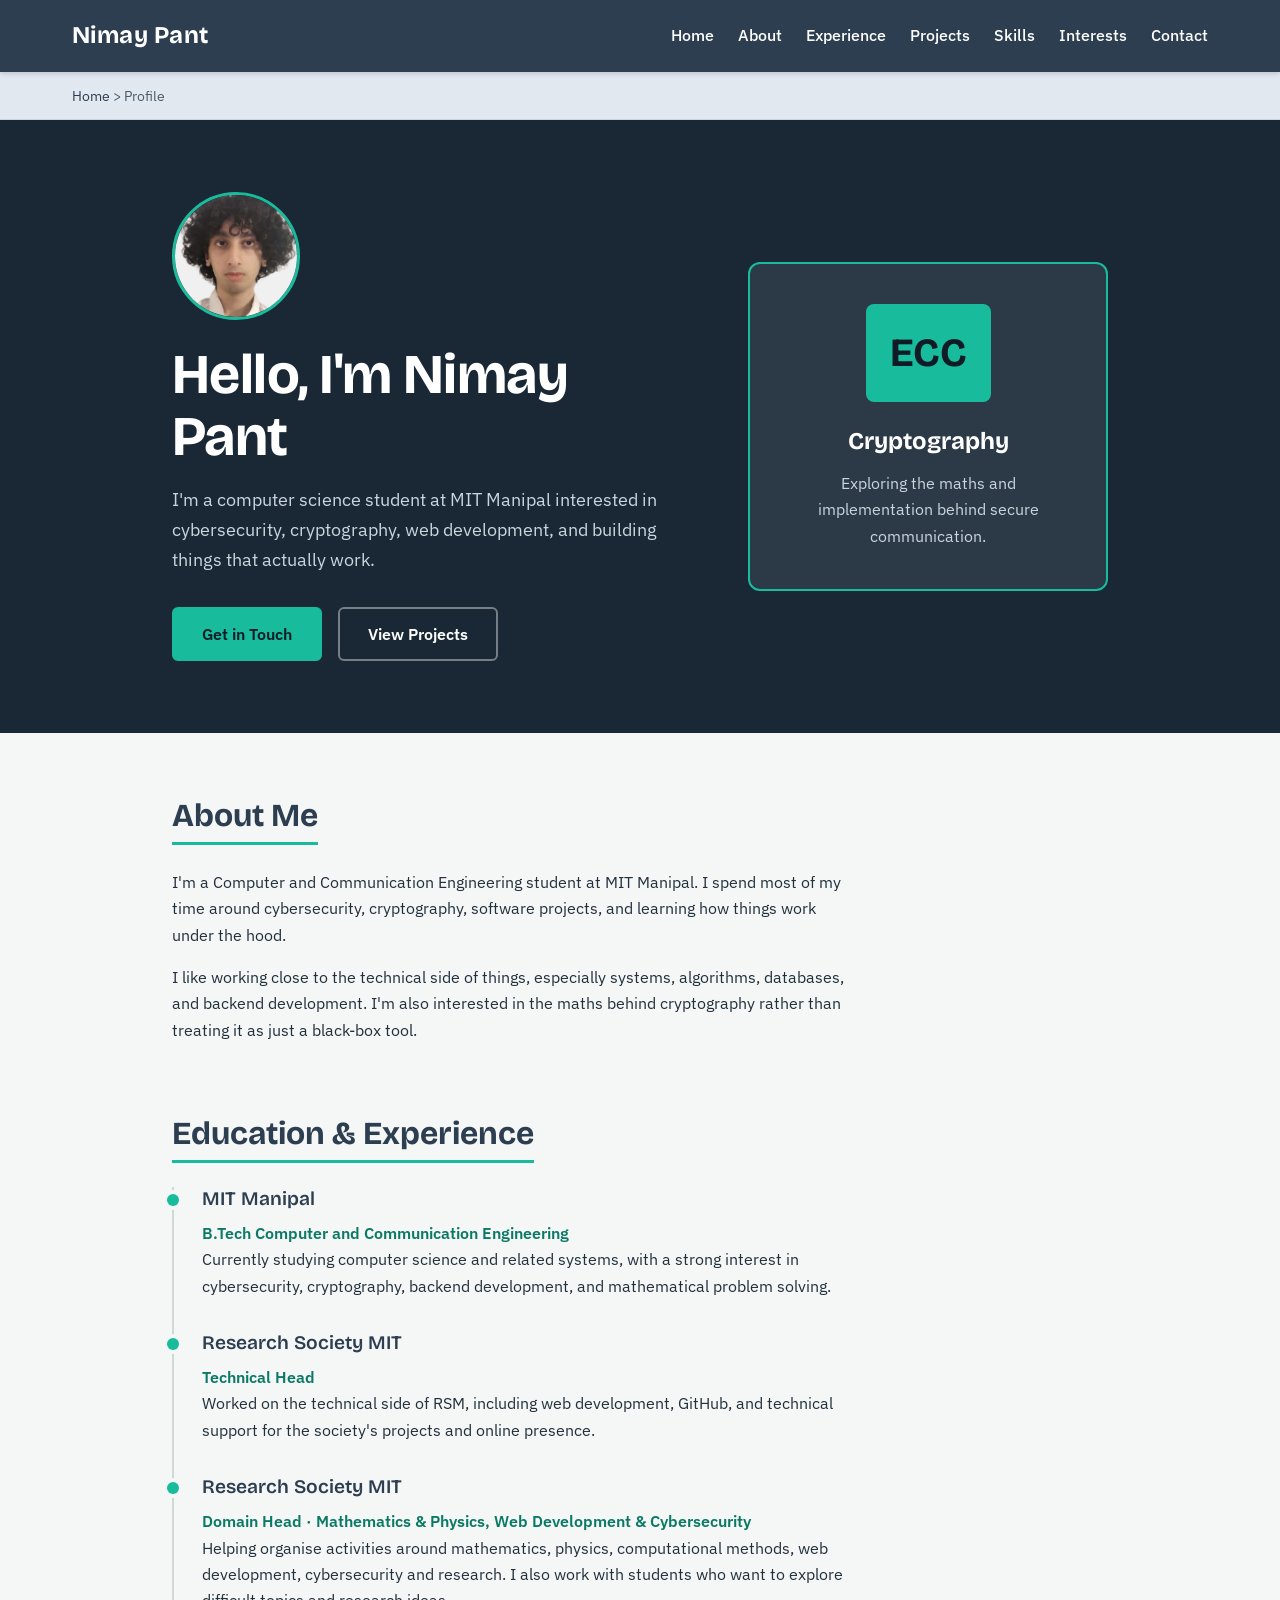
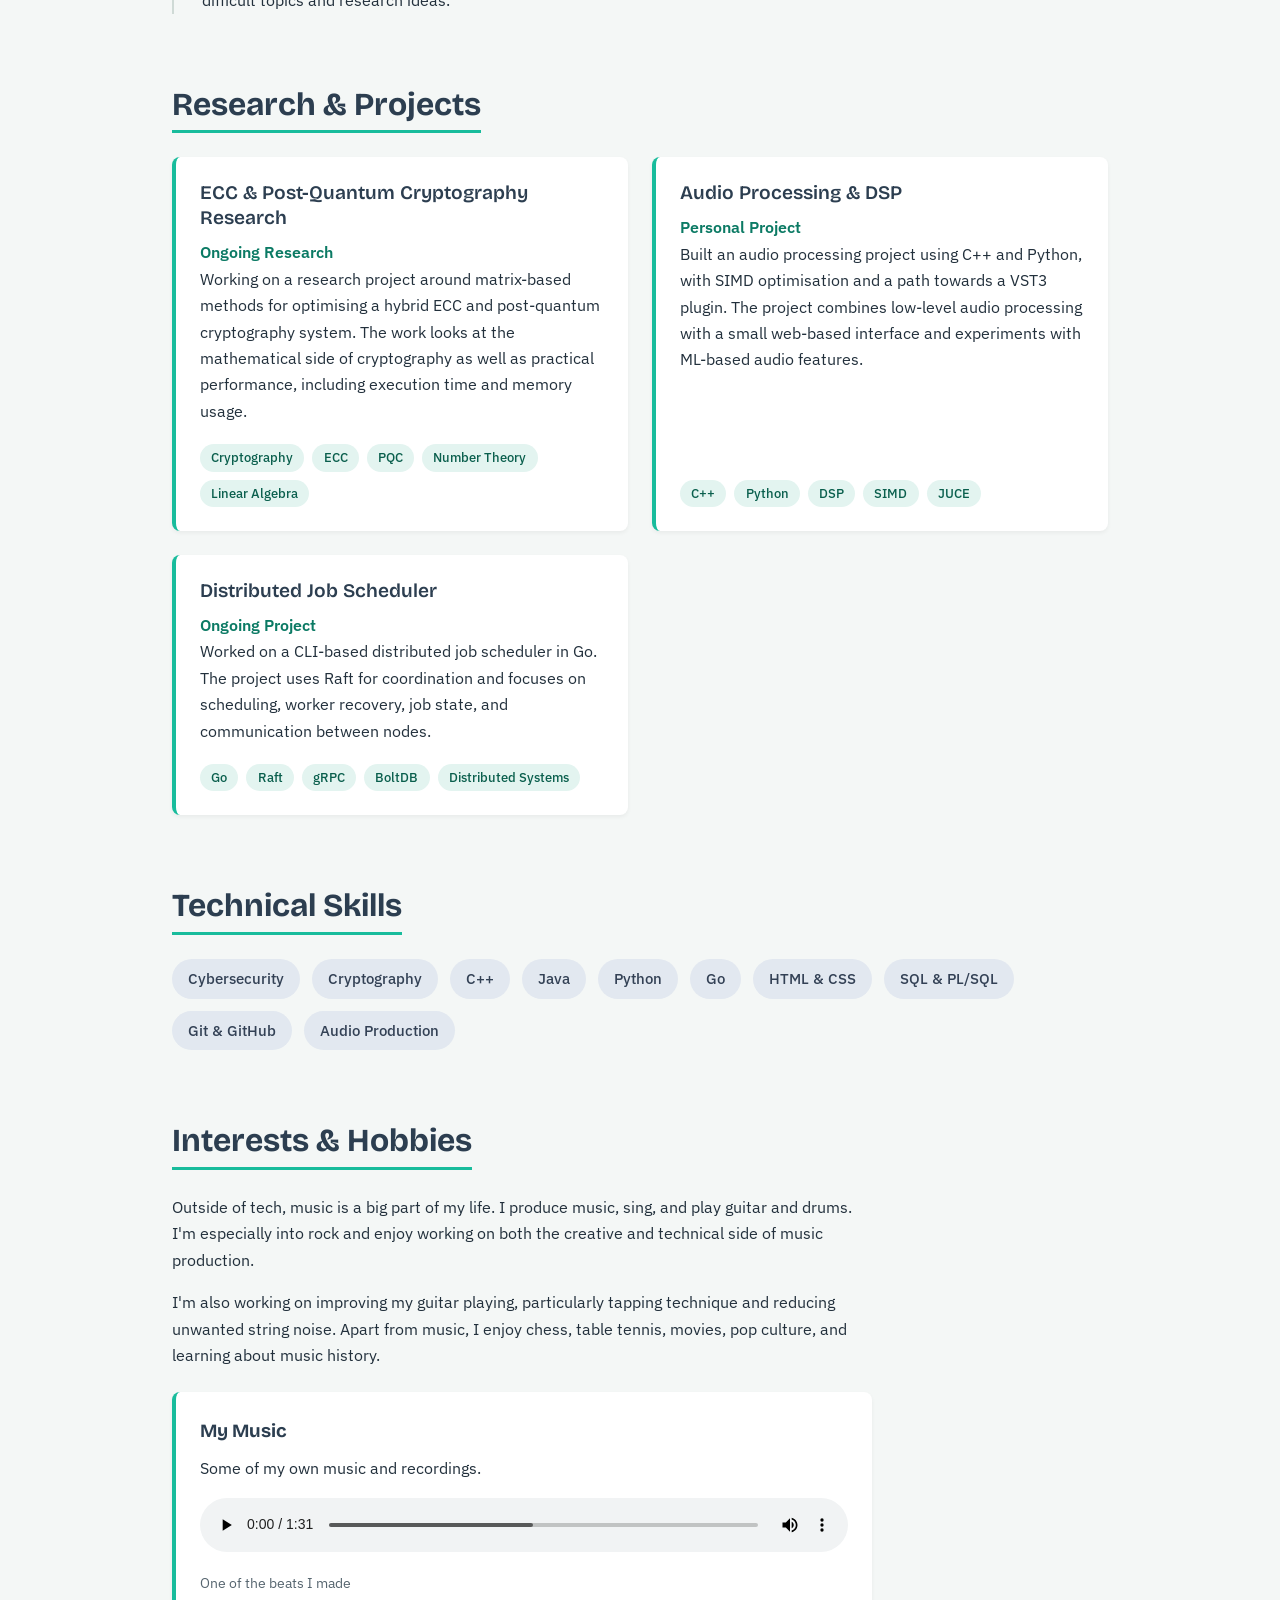
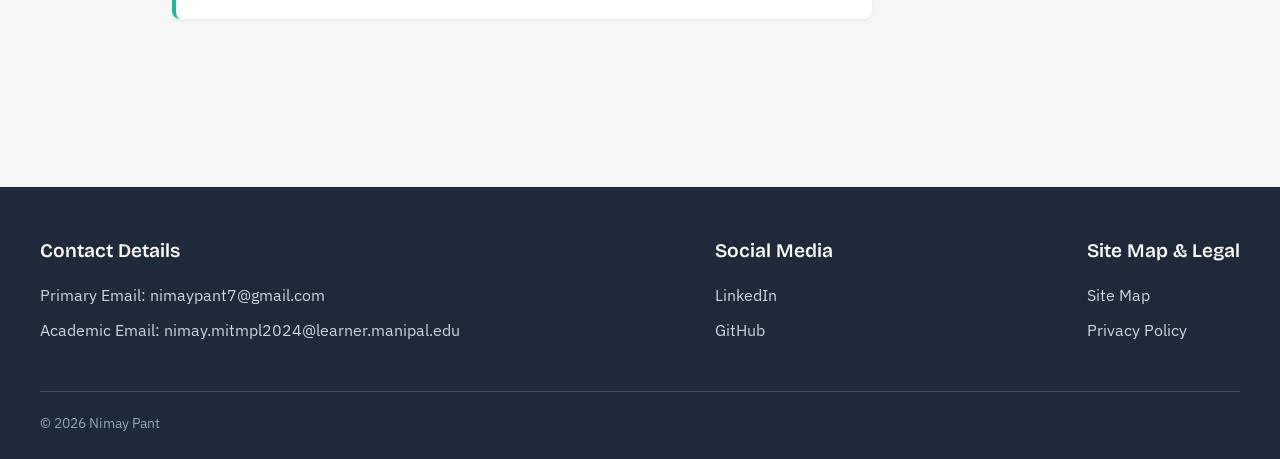
==== index.html @ 0adab242 "feat: Initial commit" ====
<!DOCTYPE html>
<html lang="en">
<head>
    <meta charset="UTF-8">
    <meta name="viewport" content="width=device-width, initial-scale=1.0">
    <meta name="description" content="Portfolio of Nimay Pant, a computer science student at MIT Manipal interested in cybersecurity, cryptography, web development and software projects.">
    <meta name="theme-color" content="#2c3e50">
    <title>Nimay Pant - Portfolio</title>

    <link rel="preconnect" href="https://fonts.googleapis.com">
    <link rel="preconnect" href="https://fonts.gstatic.com" crossorigin>
    <link href="https://fonts.googleapis.com/css2?family=Bricolage+Grotesque:opsz,wght@12..96,500..800&family=IBM+Plex+Sans:wght@400;500;600&display=swap" rel="stylesheet">

    <link rel="stylesheet" href="style.css">
</head>

<body>

<a class="skip-link" href="#about">Skip to content</a>

<header>
    <div class="nav-container">
        <div class="logo">Nimay Pant</div>

        <nav aria-label="Main">
            <ul>
                <li><a href="#home">Home</a></li>
                <li><a href="#about">About</a></li>
                <li><a href="#experience">Experience</a></li>
                <li><a href="#projects">Projects</a></li>
                <li><a href="#skills">Skills</a></li>
                <li><a href="#interests">Interests</a></li>
                <li><a href="#contact">Contact</a></li>
            </ul>
        </nav>
    </div>
</header>

<div class="breadcrumbs">
    <div class="breadcrumbs-container" aria-label="Breadcrumb">
        <a href="#home">Home</a> &gt;
        <span aria-current="page">Profile</span>
    </div>
</div>

<section id="home" class="hero">
    <div class="hero-inner">

        <div class="hero-text">
            <img src="nimay.png" alt="Nimay Pant" class="profile-img">

            <h1>Hello, I'm Nimay Pant</h1>

            <p class="intro">
                I'm a computer science student at MIT Manipal interested in
                cybersecurity, cryptography, web development, and building
                things that actually work.
            </p>

            <div class="hero-actions">
                <a href="#contact" class="btn">Get in Touch</a>
                <a href="#projects" class="btn btn-ghost">View Projects</a>
            </div>
        </div>

        <div class="hero-art">
            <div class="crypto-card">
                <div class="crypto-symbol">ECC</div>
                <h3>Cryptography</h3>
                <p>
                    Exploring the maths and implementation behind secure
                    communication.
                </p>
            </div>
        </div>

    </div>
</section>

<main id="main">

    <section id="about">
        <h2>About Me</h2>

        <p>
            I'm a Computer and Communication Engineering student at MIT
            Manipal. I spend most of my time around cybersecurity,
            cryptography, software projects, and learning how things work
            under the hood.
        </p>

        <p>
            I like working close to the technical side of things, especially
            systems, algorithms, databases, and backend development. I'm also
            interested in the maths behind cryptography rather than treating
            it as just a black-box tool.
        </p>
    </section>

    <section id="experience">
        <h2>Education &amp; Experience</h2>

        <div class="timeline">

            <div class="card">
                <h3>MIT Manipal</h3>

                <p>
                    <strong>
                        B.Tech Computer and Communication Engineering
                    </strong>
                    <br>
                    Currently studying computer science and related systems,
                    with a strong interest in cybersecurity, cryptography,
                    backend development, and mathematical problem solving.
                </p>
            </div>

            <div class="card">
                <h3>Research Society MIT</h3>

                <p>
                    <strong>
                        Technical Head 
                    </strong>
                    <br>
                    Worked on the technical side of RSM, including web
                    development, GitHub, and technical support for the
                    society's projects and online presence.
                </p>
            </div>

            <div class="card">
                <h3>Research Society MIT</h3>

                <p>
                    <strong>
                        Domain Head · Mathematics &amp; Physics, Web Development &amp; Cybersecurity
                    </strong>
                    <br>
                    Helping organise activities around mathematics, physics,
                    computational methods, web development, cybersecurity and research. I also work with
                    students who want to explore difficult topics and research
                    ideas.
                </p>
            </div>

        </div>
    </section>

    <section id="projects">
        <h2>Research &amp; Projects</h2>

        <div class="project-grid">

            <div class="card">
                <h3>ECC &amp; Post-Quantum Cryptography Research</h3>

                <p>
                    <strong>Ongoing Research</strong>
                    <br>
                    Working on a research project around matrix-based methods
                    for optimising a hybrid ECC and post-quantum cryptography
                    system. The work looks at the mathematical side of
                    cryptography as well as practical performance, including
                    execution time and memory usage.
                </p>

                <ul class="tags" aria-label="Topics">
                    <li>Cryptography</li>
                    <li>ECC</li>
                    <li>PQC</li>
                    <li>Number Theory</li>
                    <li>Linear Algebra</li>
                </ul>
            </div>

            <div class="card">
                <h3>Audio Processing &amp; DSP</h3>

                <p>
                    <strong>Personal Project</strong>
                    <br>
                    Built an audio processing project using C++ and Python,
                    with SIMD optimisation and a path towards a VST3 plugin.
                    The project combines low-level audio processing with a
                    small web-based interface and experiments with ML-based
                    audio features.
                </p>

                <ul class="tags" aria-label="Tools and topics">
                    <li>C++</li>
                    <li>Python</li>
                    <li>DSP</li>
                    <li>SIMD</li>
                    <li>JUCE</li>
                </ul>
            </div>

            <div class="card">
                <h3>Distributed Job Scheduler</h3>

                <p>
                    <strong>Ongoing Project</strong>
                    <br>
                    Worked on a CLI-based distributed job scheduler in Go.
                    The project uses Raft for coordination and focuses on
                    scheduling, worker recovery, job state, and communication
                    between nodes.
                </p>

                <ul class="tags" aria-label="Tools and topics">
                    <li>Go</li>
                    <li>Raft</li>
                    <li>gRPC</li>
                    <li>BoltDB</li>
                    <li>Distributed Systems</li>
                </ul>
            </div>

        </div>
    </section>

    <section id="skills">
        <h2>Technical Skills</h2>

        <div class="skills-grid">
            <span class="skill-tag">Cybersecurity</span>
            <span class="skill-tag">Cryptography</span>
            <span class="skill-tag">C++</span>
            <span class="skill-tag">Java</span>
            <span class="skill-tag">Python</span>
            <span class="skill-tag">Go</span>
            <span class="skill-tag">HTML &amp; CSS</span>
            <span class="skill-tag">SQL &amp; PL/SQL</span>
            <span class="skill-tag">Git &amp; GitHub</span>
            <span class="skill-tag">Audio Production</span>
        </div>
    </section>

    <section id="interests">
        <h2>Interests &amp; Hobbies</h2>

        <p>
            Outside of tech, music is a big part of my life. I produce music,
            sing, and play guitar and drums. I'm especially into rock and enjoy
            working on both the creative and technical side of music production.
        </p>

        <p>
            I'm also working on improving my guitar playing, particularly
            tapping technique and reducing unwanted string noise. Apart from
            music, I enjoy chess, table tennis, movies, pop culture, and
            learning about music history.
        </p>

        <div class="music-card">
            <h3>My Music</h3>

            <p>
                Some of my own music and recordings.
            </p>

            <audio controls>
                <source src="badhiya.mp3" type="audio/mpeg">
                Your browser does not support the audio element.
            </audio>

            <p class="music-note">
                One of the beats I made
            </p>
        </div>
    </section>

</main>

<footer id="contact">

    <div class="footer-content">

        <div class="footer-section">
            <h4>Contact Details</h4>

            <p>
                Primary Email:
                <a href="mailto:nimaypant7@gmail.com">
                    nimaypant7@gmail.com
                </a>
            </p>

            <p>
                Academic Email:
                <a href="mailto:nimay.mitmpl2024@learner.manipal.edu">
                    nimay.mitmpl2024@learner.manipal.edu
                </a>
            </p>
        </div>

        <div class="footer-section">
            <h4>Social Media</h4>

            <ul>
                <li>
                    <a href="https://www.linkedin.com/in/nimay-pant-1b034831a/?isSelfProfile=true"
                       target="_blank"
                       rel="noopener noreferrer">
                        LinkedIn
                    </a>
                </li>

                <li>
                    <a href="https://github.com/NimayPant"
                       target="_blank"
                       rel="noopener noreferrer">
                        GitHub
                    </a>
                </li>
            </ul>
        </div>

        <div class="footer-section">
            <h4>Site Map &amp; Legal</h4>

            <ul>
                <li>
                    <a href="sitemap.html">
                        Site Map
                    </a>
                </li>

                <li>
                    <a href="privacy.html">
                        Privacy Policy
                    </a>
                </li>
            </ul>
        </div>

    </div>

    <p class="footer-bottom">
        &copy; 2026 Nimay Pant
    </p>

</footer>

</body>
</html>
---- style.css ----
:root {
    --ink: #22303c;
    --muted: #56656f;
    --slate: #2c3e50;
    --slate-deep: #1a2836;
    --footer: #1e293b;
    --teal: #18bc9c;
    --teal-text: #0b7a64;
    --teal-tint: #e3f4f0;
    --teal-tint-text: #0a5f4d;
    --bg: #f4f7f6;
    --surface: #ffffff;
    --line: #cfdad6;
    --chip: #e2e8f0;

    --font-body:
        'IBM Plex Sans',
        'Segoe UI',
        Tahoma,
        Geneva,
        Verdana,
        sans-serif;

    --font-display:
        'Bricolage Grotesque',
        'IBM Plex Sans',
        'Segoe UI',
        sans-serif;
}

* {
    margin: 0;
    padding: 0;
    box-sizing: border-box;
}

html {
    scroll-behavior: smooth;
    scroll-padding-top: 5.5rem;
}

body {
    background-color: var(--bg);
    color: var(--ink);
    font-family: var(--font-body);
    line-height: 1.65;
    -webkit-font-smoothing: antialiased;
}

::selection {
    background: var(--teal);
    color: #0f1c27;
}

:focus-visible {
    outline: 3px solid var(--teal-text);
    outline-offset: 3px;
    border-radius: 2px;
}

.skip-link {
    position: absolute;
    left: 1rem;
    top: -4rem;
    background: var(--teal);
    color: #0f1c27;
    padding: 0.6rem 1rem;
    font-weight: 600;
    border-radius: 0 0 6px 6px;
    text-decoration: none;
    z-index: 2000;
}

.skip-link:focus {
    top: 0;
}

header {
    background-color: var(--slate);
    color: #fff;
    position: sticky;
    top: 0;
    z-index: 1000;
    box-shadow: 0 2px 5px rgba(0, 0, 0, 0.15);
}

.nav-container {
    max-width: 1200px;
    margin: 0 auto;
    padding: 1rem 2rem;
    display: flex;
    justify-content: space-between;
    align-items: center;
    flex-wrap: wrap;
    gap: 1rem;
}

.logo {
    font-family: var(--font-display);
    font-size: 1.5rem;
    font-weight: 700;
    letter-spacing: 0.02em;
}

nav ul {
    list-style: none;
    display: flex;
    gap: 1.5rem;
}

nav a {
    display: block;
    color: #fff;
    text-decoration: none;
    font-weight: 500;
    padding: 0.25rem 0;
    border-bottom: 2px solid transparent;
    transition: color 0.2s, border-color 0.2s;
}

nav a:hover {
    color: var(--teal);
}

.breadcrumbs {
    background-color: #e2e8f0;
    padding: 0.75rem 0;
    border-bottom: 1px solid #cbd5e1;
}

.breadcrumbs-container {
    max-width: 1200px;
    margin: 0 auto;
    padding: 0 2rem;
    font-size: 0.9rem;
    color: #4b5a68;
}

.breadcrumbs a {
    color: var(--slate);
    text-decoration: none;
}

.breadcrumbs a:hover {
    text-decoration: underline;
}

.hero {
    background-color: var(--slate-deep);
    color: #fff;
    padding: 4.5rem 0;
    margin-bottom: 0;
    overflow: hidden;
}

.hero-inner {
    max-width: 1000px;
    margin: 0 auto;
    padding: 0 2rem;
    display: grid;
    grid-template-columns: minmax(0, 1.1fr) minmax(0, 0.9fr);
    gap: 3rem;
    align-items: center;
}

.profile-img {
    display: block;
    width: 128px;
    height: 128px;
    border-radius: 50%;
    object-fit: cover;
    margin-bottom: 1.5rem;
    border: 3px solid var(--teal);
}

.hero h1 {
    font-family: var(--font-display);
    font-size: clamp(2.25rem, 5vw, 3.5rem);
    font-weight: 700;
    line-height: 1.1;
    letter-spacing: -0.01em;
    margin-bottom: 1rem;
    color: #fff;
}

.hero .intro {
    font-size: 1.15rem;
    color: #c9d6df;
    margin-bottom: 2rem;
    max-width: 34rem;
}

.hero-actions {
    display: flex;
    flex-wrap: wrap;
    gap: 1rem;
}

.btn {
    display: inline-block;
    background-color: var(--teal);
    color: #0f1c27;
    padding: 0.75rem 1.75rem;
    text-decoration: none;
    border: 2px solid var(--teal);
    border-radius: 6px;
    font-weight: 600;
    transition: background-color 0.2s, border-color 0.2s, transform 0.2s;
}

.btn:hover {
    background-color: #3fd0b3;
    border-color: #3fd0b3;
    transform: translateY(-2px);
}

.btn-ghost {
    background-color: transparent;
    color: #fff;
    border-color: rgba(255, 255, 255, 0.4);
}

.btn-ghost:hover {
    background-color: transparent;
    border-color: var(--teal);
    color: var(--teal);
}

.crypto-card {
    background: rgba(255, 255, 255, 0.08);
    border: 2px solid var(--teal);
    border-radius: 12px;
    padding: 2.5rem;
    max-width: 360px;
    margin-left: auto;
    text-align: center;
}

.crypto-symbol {
    display: inline-block;
    background: var(--teal);
    color: #0f1c27;
    font-family: var(--font-display);
    font-size: 2.5rem;
    font-weight: 700;
    padding: 1rem 1.5rem;
    border-radius: 8px;
    margin-bottom: 1.25rem;
}

.crypto-card h3 {
    font-family: var(--font-display);
    font-size: 1.5rem;
    margin-bottom: 0.5rem;
}

.crypto-card p {
    color: #c9d6df;
}

main {
    max-width: 1000px;
    margin: 0 auto;
    padding: 4rem 2rem 2rem;
}

section {
    margin-bottom: 4.5rem;
}

h2 {
    font-family: var(--font-display);
    font-size: clamp(1.6rem, 3vw, 2rem);
    font-weight: 700;
    line-height: 1.2;
    margin-bottom: 1.5rem;
    color: var(--slate);
    border-bottom: 3px solid var(--teal);
    display: inline-block;
    padding-bottom: 0.4rem;
}

#about p,
#interests p {
    max-width: 68ch;
}

#about p + p,
#interests p + p {
    margin-top: 1rem;
}

.card {
    background: var(--surface);
    padding: 1.5rem;
    border-radius: 8px;
    box-shadow: 0 2px 4px rgba(0, 0, 0, 0.05);
    margin-bottom: 1.5rem;
    border-left: 4px solid var(--teal);
}

.card h3 {
    font-family: var(--font-display);
    font-size: 1.2rem;
    font-weight: 600;
    line-height: 1.3;
    margin-bottom: 0.5rem;
    color: var(--slate);
}

.card strong {
    color: var(--teal-text);
    font-weight: 600;
}

.timeline {
    position: relative;
    padding-left: 1.75rem;
    border-left: 2px solid var(--line);
    max-width: 68ch;
}

.timeline .card {
    position: relative;
    background: none;
    box-shadow: none;
    border-left: 0;
    border-radius: 0;
    padding: 0 0 2rem;
    margin-bottom: 0;
}

.timeline .card:last-child {
    padding-bottom: 0;
}

.timeline .card::before {
    content: "";
    position: absolute;
    left: calc(-1.75rem - 7px);
    top: 0.45rem;
    width: 12px;
    height: 12px;
    border-radius: 50%;
    background: var(--teal);
    box-shadow: 0 0 0 4px var(--bg);
}

.project-grid {
    display: grid;
    grid-template-columns: repeat(auto-fit, minmax(min(100%, 300px), 1fr));
    gap: 1.5rem;
}

.project-grid .card {
    margin-bottom: 0;
    display: flex;
    flex-direction: column;
}

.tags {
    list-style: none;
    display: flex;
    flex-wrap: wrap;
    gap: 0.5rem;
    margin-top: auto;
    padding-top: 1.25rem;
}

.tags li {
    background: var(--teal-tint);
    color: var(--teal-tint-text);
    font-size: 0.8rem;
    font-weight: 500;
    padding: 0.2rem 0.7rem;
    border-radius: 999px;
}

.skills-grid {
    display: flex;
    flex-wrap: wrap;
    gap: 0.75rem;
}

.skill-tag {
    background-color: var(--chip);
    color: #334155;
    padding: 0.45rem 1rem;
    border-radius: 20px;
    font-weight: 500;
    font-size: 0.95rem;
}

.music-card {
    background: var(--surface);
    padding: 1.5rem;
    border-radius: 8px;
    border-left: 4px solid var(--teal);
    box-shadow: 0 2px 4px rgba(0, 0, 0, 0.05);
    max-width: 700px;
    margin-top: 1.5rem;
}

.music-card h3 {
    font-family: var(--font-display);
    color: var(--slate);
    margin-bottom: 0.5rem;
}

.music-card audio {
    width: 100%;
    margin-top: 1rem;
}

.music-note {
    margin-top: 0.75rem;
    font-size: 0.9rem;
    color: var(--muted);
}

footer {
    background-color: var(--footer);
    color: #cbd5e1;
    padding: 3rem 2rem 1.5rem;
    margin-top: 4rem;
}

.footer-content {
    max-width: 1200px;
    margin: 0 auto;
    display: flex;
    justify-content: space-between;
    flex-wrap: wrap;
    gap: 2rem;
}

.footer-section h4 {
    font-family: var(--font-display);
    color: #fff;
    margin-bottom: 1rem;
    font-size: 1.2rem;
    font-weight: 600;
}

.footer-section ul {
    list-style: none;
}

.footer-section ul li {
    margin-bottom: 0.5rem;
}

.footer-section p {
    margin-bottom: 0.5rem;
    overflow-wrap: anywhere;
}

.footer-section a {
    color: #cbd5e1;
    text-decoration: none;
    transition: color 0.2s;
}

.footer-section a:hover {
    color: var(--teal);
    text-decoration: underline;
}

.footer-bottom {
    max-width: 1200px;
    margin: 2.5rem auto 0;
    padding-top: 1.25rem;
    border-top: 1px solid rgba(203, 213, 225, 0.2);
    font-size: 0.85rem;
    color: #94a3b8;
}

@media (max-width: 860px) {
    .hero {
        padding: 3rem 0;
    }

    .hero-inner {
        grid-template-columns: 1fr;
        gap: 2.5rem;
    }

    .crypto-card {
        max-width: 360px;
        margin-left: 0;
    }
}

@media (max-width: 768px) {
    html {
        scroll-padding-top: 7.5rem;
    }

    .nav-container {
        flex-direction: column;
        flex-wrap: nowrap;
        align-items: stretch;
        padding: 0.75rem 1rem;
        gap: 0.4rem;
    }

    .logo {
        font-size: 1.25rem;
    }

    nav {
        min-width: 0;
        overflow-x: auto;
        scrollbar-width: none;
    }

    nav::-webkit-scrollbar {
        display: none;
    }

    nav ul {
        gap: 1.25rem;
        white-space: nowrap;
    }

    .breadcrumbs-container {
        padding: 0 1rem;
    }

    .hero-inner,
    main {
        padding-left: 1rem;
        padding-right: 1rem;
    }

    main {
        padding-top: 3rem;
    }

    footer {
        padding: 2.5rem 1rem 1.5rem;
    }

    .footer-content {
        flex-direction: column;
    }
}
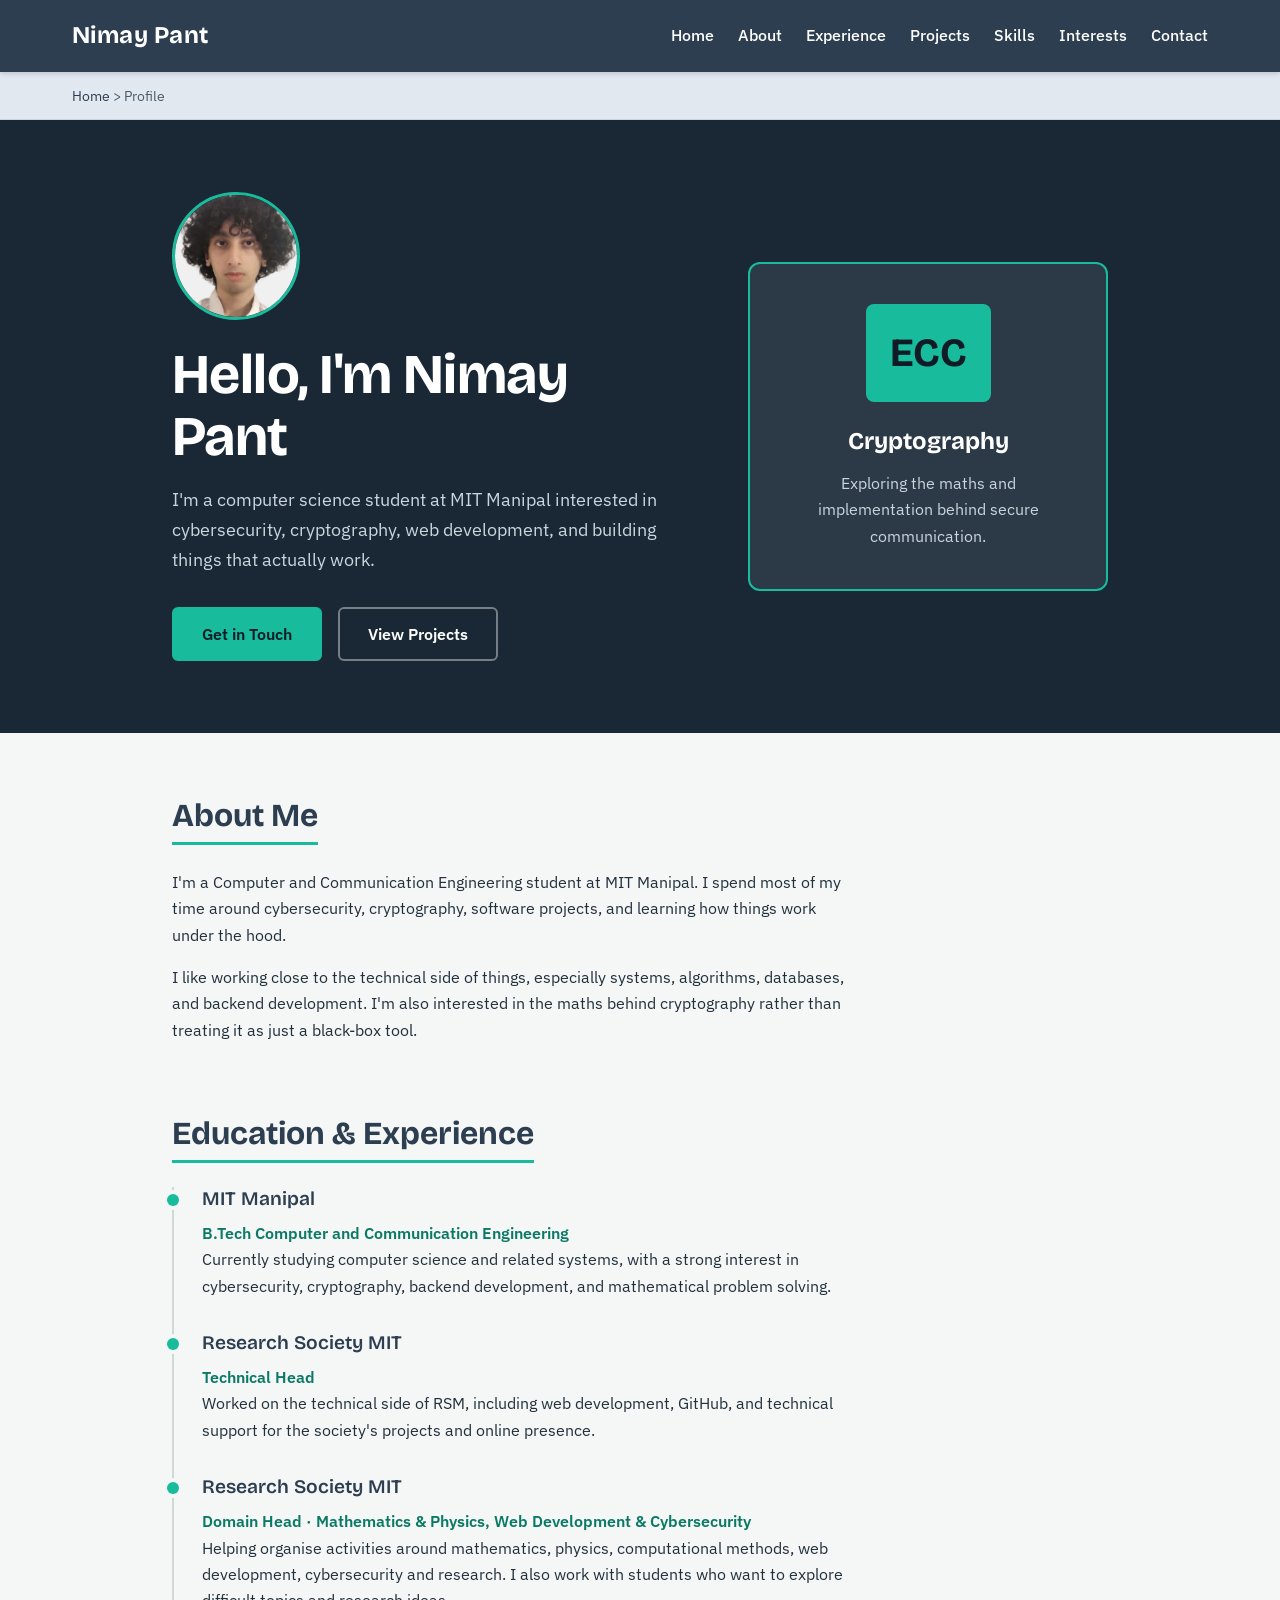
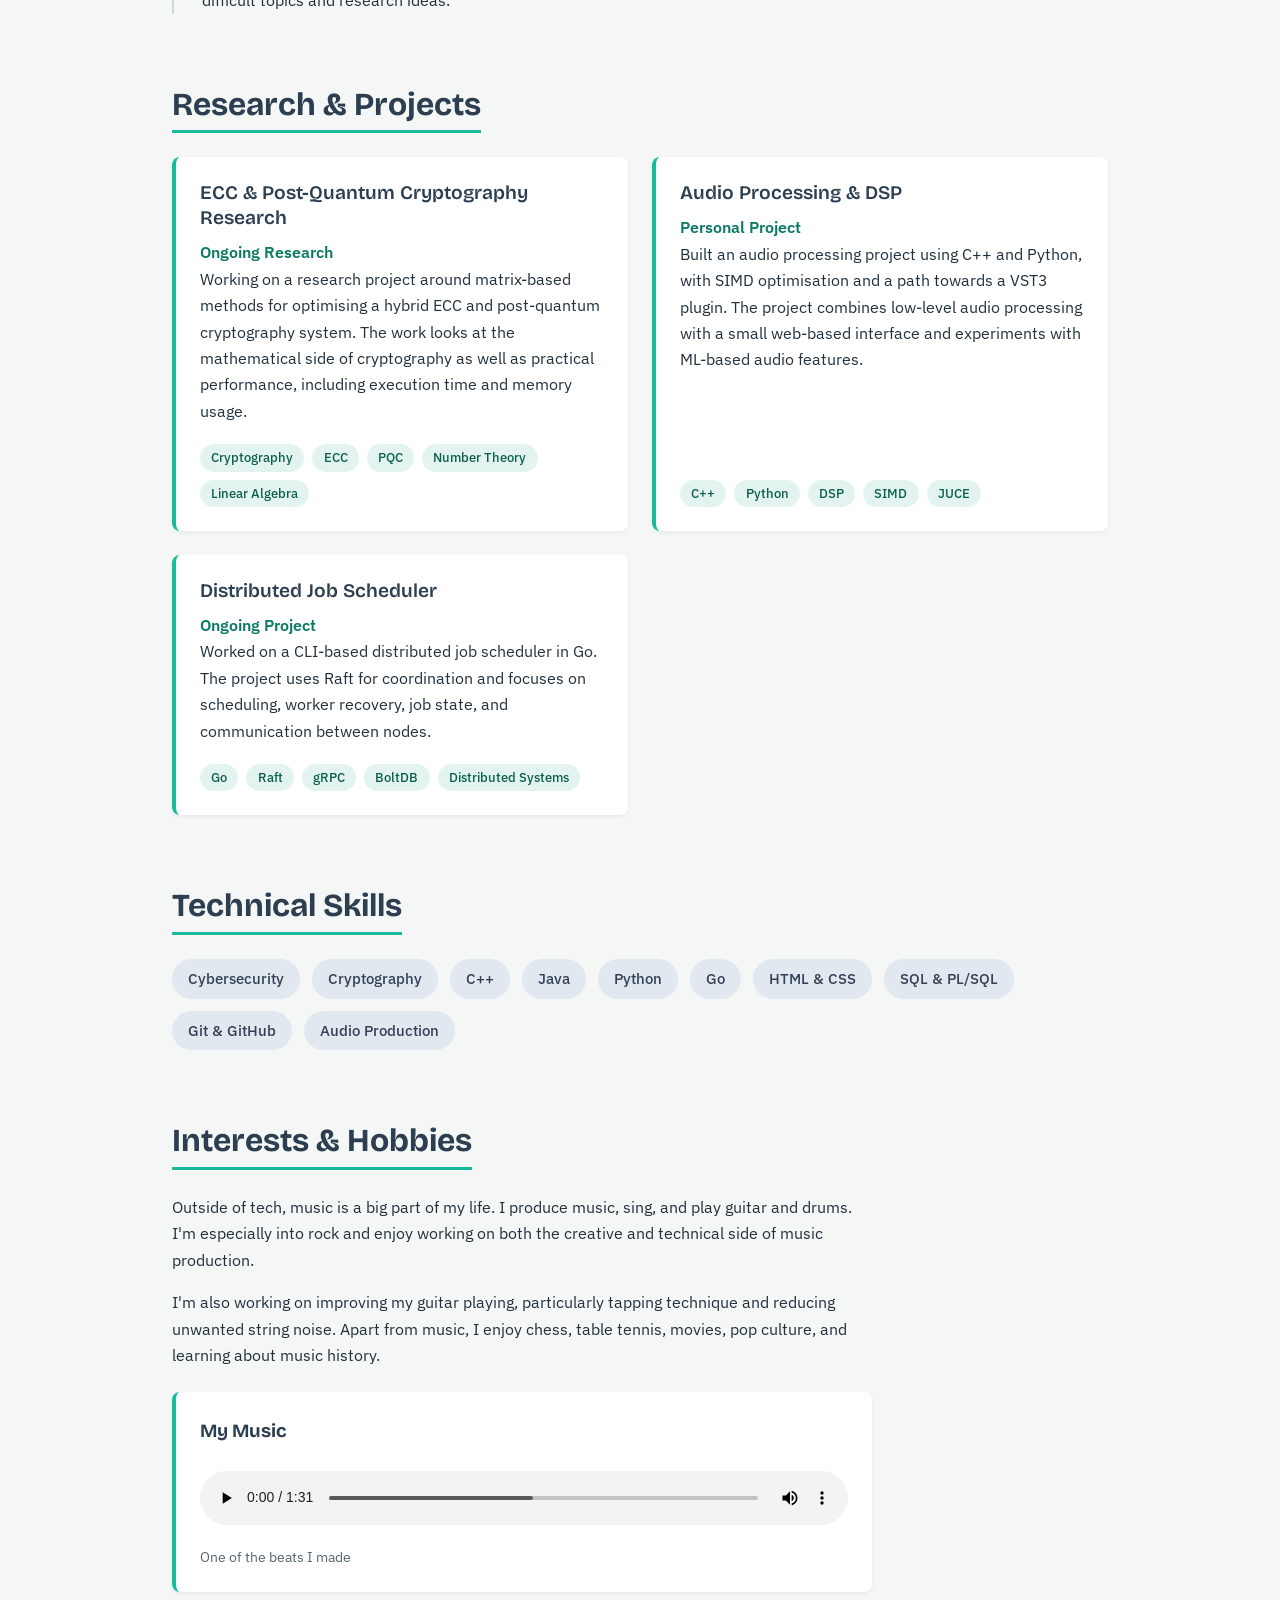
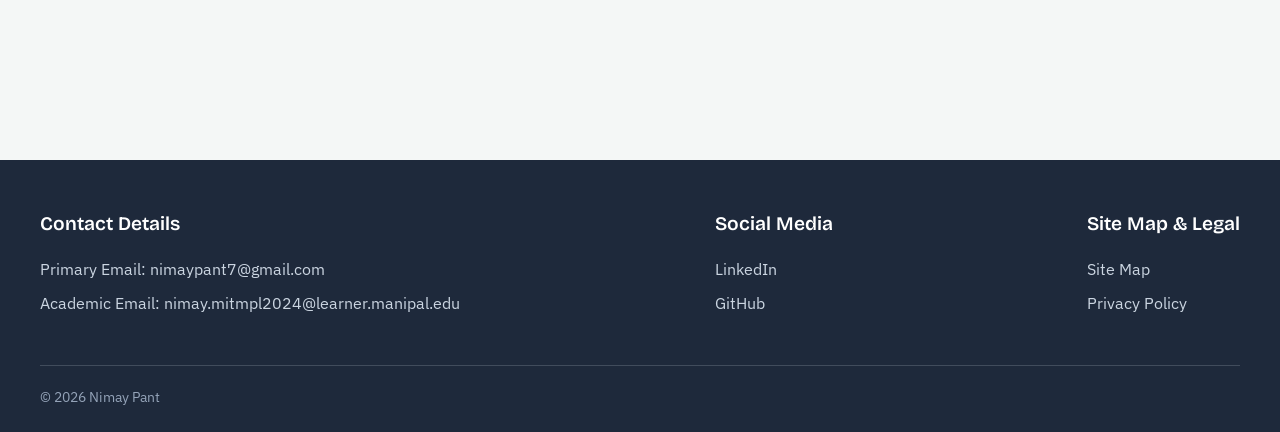
==== commit a49d9430: "Update index.html" ====
--- a/index.html
+++ b/index.html
@@ -257,10 +257,6 @@
         <div class="music-card">
             <h3>My Music</h3>
 
-            <p>
-                Some of my own music and recordings.
-            </p>
-
             <audio controls>
                 <source src="badhiya.mp3" type="audio/mpeg">
                 Your browser does not support the audio element.
@@ -345,4 +341,4 @@
 </footer>
 
 </body>
-</html>+</html>
